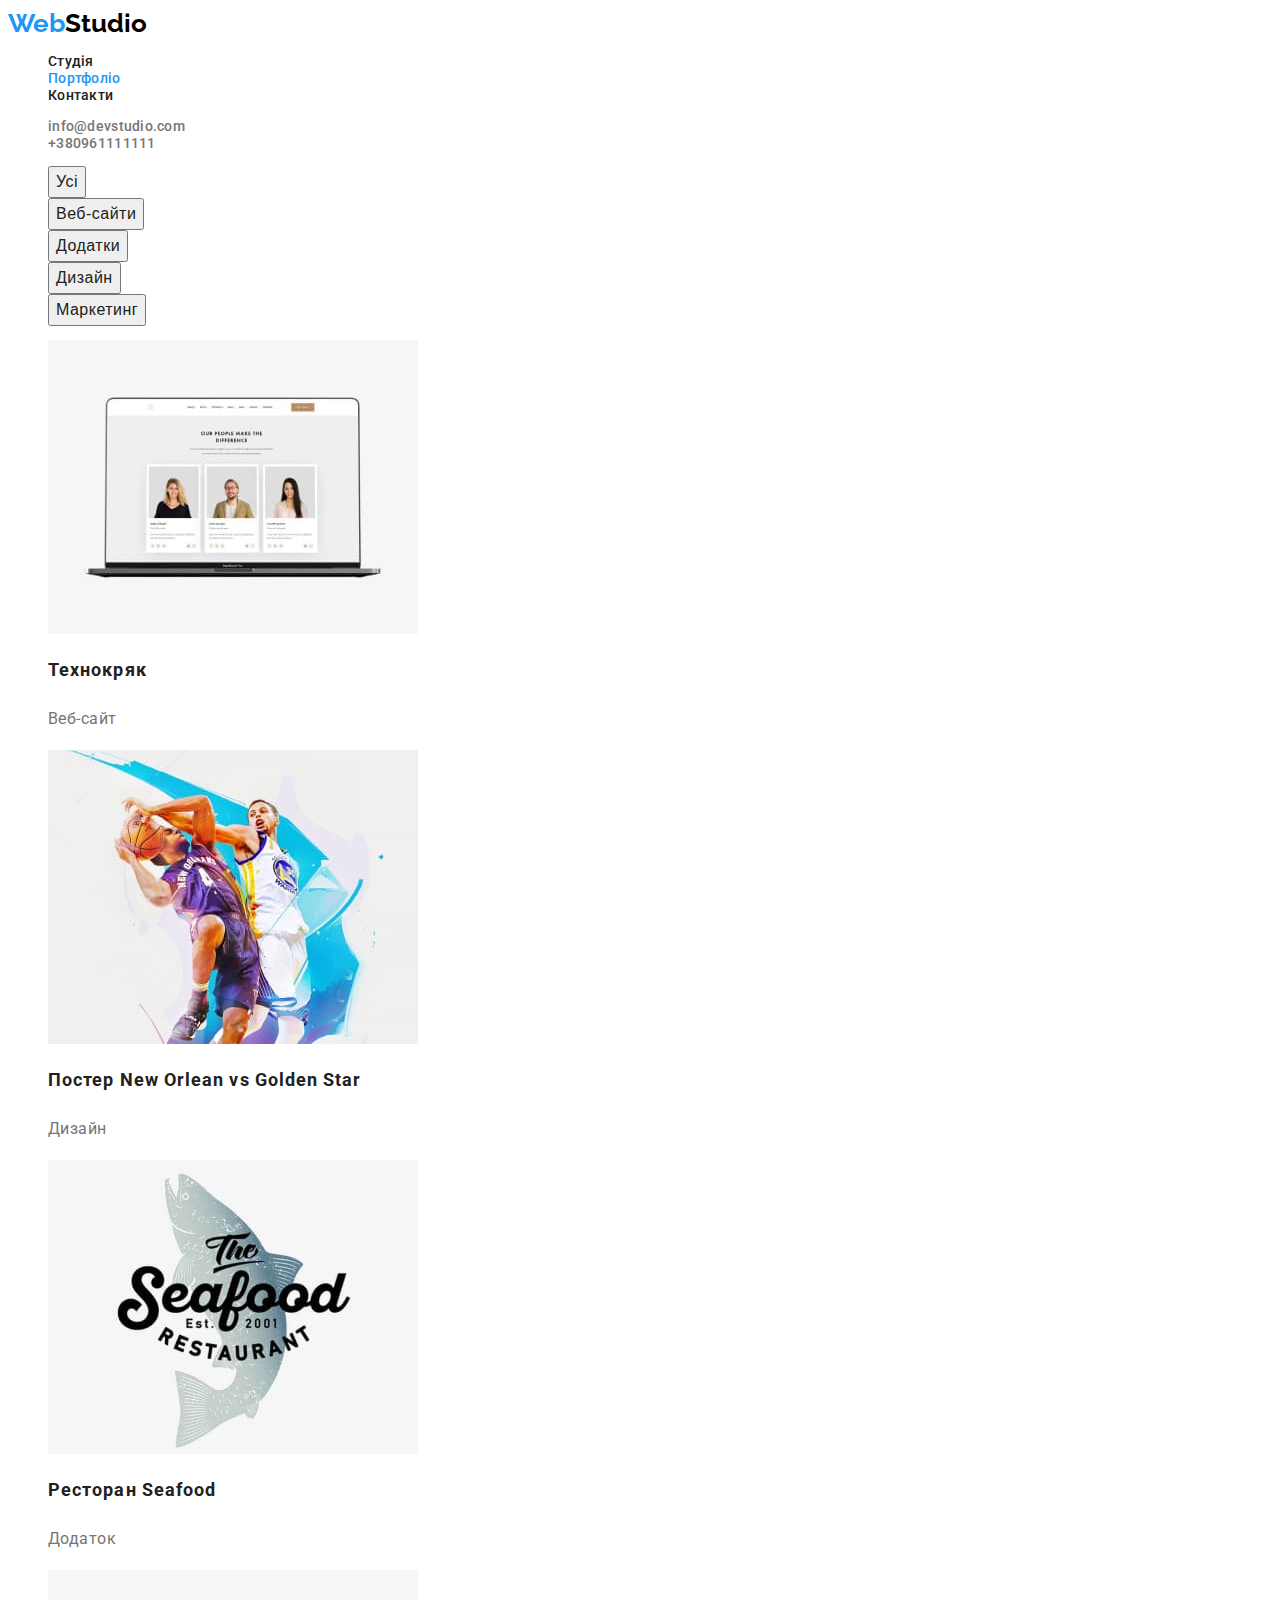
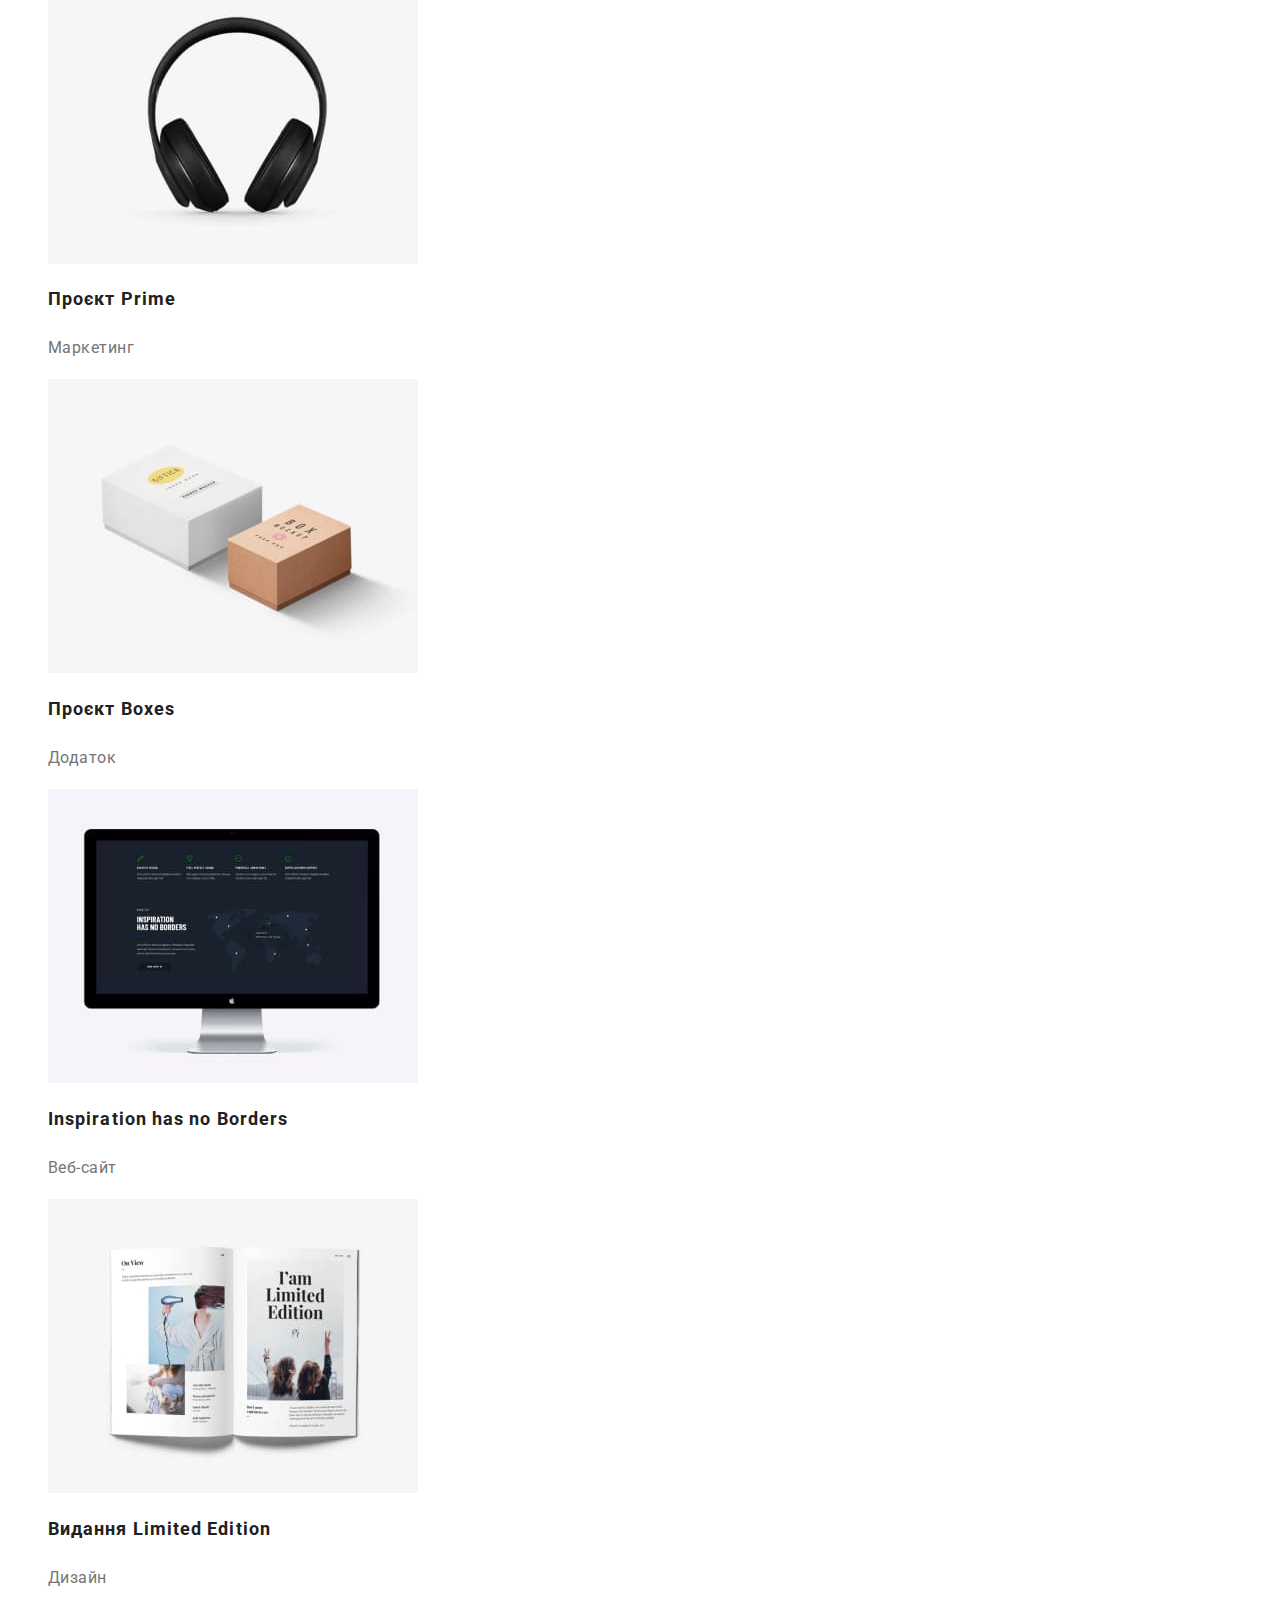
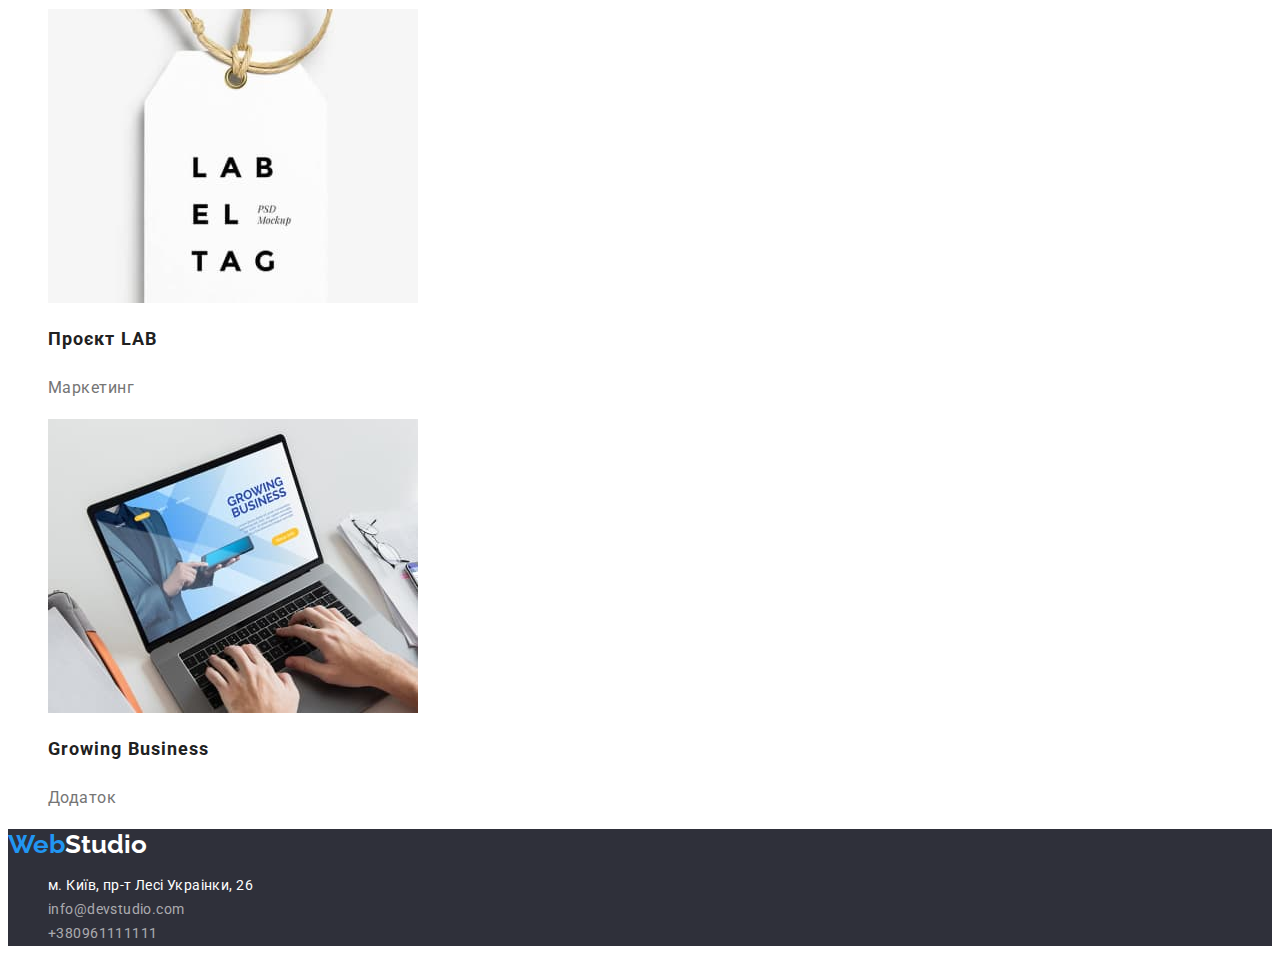
==== portfolio.html @ 674bccaa "Initial commit" ====
<!DOCTYPE html>
<html lang="uk">
  <head>
    <meta charset="UTF-8" />
    <meta http-equiv="X-UA-Compatible" content="IE=edge" />
    <meta name="viewport" content="width=device-width, initial-scale=1.0" />
    <link rel="preconnect" href="https://fonts.googleapis.com" />
    <link rel="preconnect" href="https://fonts.gstatic.com" crossorigin />
    <link
      href="https://fonts.googleapis.com/css2?family=Raleway:wght@700&family=Roboto:wght@400;500;700;900&display=swap"
      rel="stylesheet"
    />
    <link rel="stylesheet" href="./css/styles.css" />
    <title>Портфоліо</title>
  </head>
  <body>
    <!--Навігація-->
    <header class="page-header">
      <nav>
        <a href="/" class="logo"><span class="logo-first">Web</span>Studio</a>
        <ul class="list">
          <li><a href="./index.html" class="nav-link">Студія</a></li>
          <li><a href="./portfolio.html" class="nav-link current">Портфоліо</a></li>
          <li><a href="" class="nav-link">Контакти</a></li>
        </ul>
      </nav>
      <ul class="list">
        <li>
          <a href="mailto:info@devstudio.com" class="link">info@devstudio.com</a>
        </li>
        <li><a href="tel:+380961111111" class="link">+380961111111</a></li>
      </ul>
    </header>

    <main>
      <!--Портфоліо-->

      <section>
        <h1 class="visually-hidden">Портфоліо</h1>

        <ul class="list">
          <li><button type="button" class="filter-btn">Усі</button></li>
          <li><button type="button" class="filter-btn">Веб-сайти</button></li>
          <li><button type="button" class="filter-btn">Додатки</button></li>
          <li><button type="button" class="filter-btn">Дизайн</button></li>
          <li><button type="button" class="filter-btn">Маркетинг</button></li>
        </ul>

        <ul class="list">
          <li>
            <a href="" class="list"
              ><img src="./images/project1.jpg" width="370" alt="Проект1" />
              <h2 class="title">Технокряк</h2>
              <p class="comment">Веб-сайт</p>
            </a>
          </li>
          <li>
            <a href="" class="list"
              ><img src="./images/project2.jpg" width="370" alt="Проект2" />
              <h2 class="title">Постер New Orlean vs Golden Star</h2>
              <p class="comment">Дизайн</p>
            </a>
          </li>
          <li>
            <a href="" class="list"
              ><img src="./images/project3.jpg" width="370" alt="Проект3" />
              <h2 class="title">Ресторан Seafood</h2>
              <p class="comment">Додаток</p>
            </a>
          </li>
          <li>
            <a href="" class="list"
              ><img src="./images/project4.jpg" width="370" alt="Проект4" />
              <h2 class="title">Проєкт Prime</h2>
              <p class="comment">Маркетинг</p>
            </a>
          </li>
          <li>
            <a href="" class="list"
              ><img src="./images/project5.jpg" width="370" alt="Проект5" />
              <h2 class="title">Проєкт Boxes</h2>
              <p class="comment">Додаток</p>
            </a>
          </li>
          <li>
            <a href="" class="list"
              ><img src="./images/project6.jpg" width="370" alt="Проект6" />
              <h2 class="title">Inspiration has no Borders</h2>
              <p class="comment">Веб-сайт</p>
            </a>
          </li>
          <li>
            <a href="" class="list"
              ><img src="./images/project7.jpg" width="370" alt="Проект7" />
              <h2 class="title">Видання Limited Edition</h2>
              <p class="comment">Дизайн</p>
            </a>
          </li>
          <li>
            <a href="" class="list"
              ><img src="./images/project8.jpg" width="370" alt="Проект8" />
              <h2 class="title">Проєкт LAB</h2>
              <p class="comment">Маркетинг</p>
            </a>
          </li>
          <li>
            <a href="" class="list"
              ><img src="./images/project9.jpg" width="370" alt="Проект9" />
              <h2 class="title">Growing Business</h2>
              <p class="comment">Додаток</p>
            </a>
          </li>
        </ul>
      </section>
    </main>

    <!--Footer-->

    <footer class="page-footer">
      <a href="/" class="logo-footer"><span class="logo-first">Web</span>Studio</a>
      <address>
        <ul class="list">
          <li>
            <a
              href="https://goo.gl/maps/CPtrU1FHBa2aNyZL9"
              target="_blank"
              rel="noopener noreferrer nofollow"
              class="adress"
              >м. Київ, пр-т Лесі Украінки, 26
            </a>
          </li>
          <li><a href="mailto:info@devstudio.com" class="footer-contact">info@devstudio.com</a></li>
          <li><a href="tel:+380961111111" class="footer-contact">+380961111111</a></li>
        </ul>
      </address>
    </footer>
  </body>
</html>
---- css/styles.css ----
:root {
  --primary-accent-color: #2196f3;
  --primary-white-color: #ffffff;
  --primary-text-color: #212121;
  --secondary-text-color: #757575;

  --prymary-background-color: #2f303a;
  --logo-color: #000000;
  --btn-background-color: #188ce8;
  --team-background-color: #f5f4fa;
}

body {
  font-size: 14px;
  font-family: 'Roboto', sans-serif;
  color: var(--primary-text-color);
  background-color: var(--primary-white-color);
}

/*header*/

/*.page-header {
  
}*/
.list {
  list-style: none;
}
.logo {
  font-family: 'Raleway', sans-serif;
  font-weight: 700;
  font-size: 26px;
  line-height: 1.19;
  color: var(--logo-color);
  text-decoration: none;
}

.logo-first {
  font-family: 'Raleway', sans-serif;
  font-weight: 700;
  font-size: 26px;
  line-height: 1.19;
  color: var(--primary-accent-color);
}

.nav-link {
  font-weight: 500;
  line-height: 1.14;
  letter-spacing: 0.02em;
  text-align: left;
  color: var(--primary-text-color);
  text-decoration: none;
}

.nav-link {
  font-weight: 500;
  line-height: 1.14;
  letter-spacing: 0.02em;
  text-align: left;
  color: var(--primary-text-color);
  text-decoration: none;
}

.nav-link:hover,
.nav-link:focus {
  color: var(--primary-accent-color);
}

.nav-link.current {
  color: var(--primary-accent-color);
}

.link {
  font-weight: 500;
  line-height: 1.14;
  letter-spacing: 0.02em;
  text-align: left;
  color: var(--secondary-text-color);
  text-decoration: none;
}

.link:hover,
.link:focus {
  color: var(--primary-accent-color);
}

/*section main*/

.main {
  background-color: var(--prymary-background-color);
}

.main-header {
  font-weight: 900;
  font-size: 44px;
  line-height: 1.3;
  text-transform: uppercase;
  color: var(--primary-white-color);
}

.btn {
  cursor: pointer;
  font-size: 16px;
  font-weight: 700;
  line-height: 1.875;
  letter-spacing: 0.06em;
  text-align: center;
  color: var(--primary-white-color);
  background: var(--primary-accent-color);
  box-shadow: 0px 4px 4px rgba(0, 0, 0, 0.15);
  border-radius: 4px;
}

.btn:hover,
.btn:focus {
  background: var(--btn-background-color);
}

/*section features*/

.list-features {
  font-weight: 700;

  line-height: 1.14;
  letter-spacing: 0.03em;
  text-transform: uppercase;
  color: var(--primary-text-color);
}

.text-features {
  line-height: 1.71;
  letter-spacing: 0.03em;
  color: var(--secondary-text-color);
}

/*section work*/

.work-header {
  font-weight: 700;
  font-size: 36px;
  line-height: 1.17;
  text-align: center;
  letter-spacing: 0.03em;
  color: var(--primary-text-color);
}

/*section team*/

.team-member {
  font-weight: 500;
  font-size: 16px;
  line-height: 1.19;
  text-align: center;
  letter-spacing: 0.03em;
  color: var(--primary-text-color);
}

.member-prof {
  font-size: 16px;
  line-height: 1.19;
  text-align: center;
  letter-spacing: 0.03em;
  color: var(--secondary-text-color);
}
.member-block {
  background-color: var(--primary-white-color);
}

.team {
  background-color: var(--team-background-color);
}

/*портфолио*/

.filter-btn {
  cursor: pointer;
  font-weight: 500;
  font-size: 16px;
  line-height: 1.625;
  text-align: center;
  letter-spacing: 0.03em;
  color: var(--primary-text-color);
}

.filter-btn:hover,
.filter-btn:focus {
  color: var(--primary-white-color);
  background-color: var(--primary-accent-color);
}

.list {
  text-decoration: none;
}

.title {
  font-weight: 700;
  font-size: 18px;
  line-height: 2;
  letter-spacing: 0.06em;
  color: var(--primary-text-color);
}

.comment {
  font-size: 16px;
  line-height: 1.875;
  letter-spacing: 0.03em;
  color: var(--secondary-text-color);
}

.visually-hidden {
  position: absolute;
  white-space: nowrap;
  width: 1px;
  height: 1;
  overflow: hidden;
  border: 0;
  padding: 0;
  clip: rect(0 0 0 0);
  clip-path: inset(50%);
  margin: -1px;
}

/*footer*/

.logo-footer {
  font-family: 'Raleway', sans-serif;
  font-weight: 700;
  font-size: 26px;
  line-height: 1.19;
  color: var(--primary-white-color);
  text-decoration: none;
}

.page-footer {
  background: var(--prymary-background-color);
}

.adress {
  font-style: normal;

  line-height: 1.71;
  letter-spacing: 0.03em;
  color: var(--primary-white-color);
  text-decoration: none;
}

.footer-contact {
  font-style: normal;

  line-height: 1.71;
  letter-spacing: 0.03em;
  color: rgba(255, 255, 255, 0.6);
  text-decoration: none;
}

.footer-contact:hover,
.footer-contact:focus {
  color: var(--primary-accent-color);
}
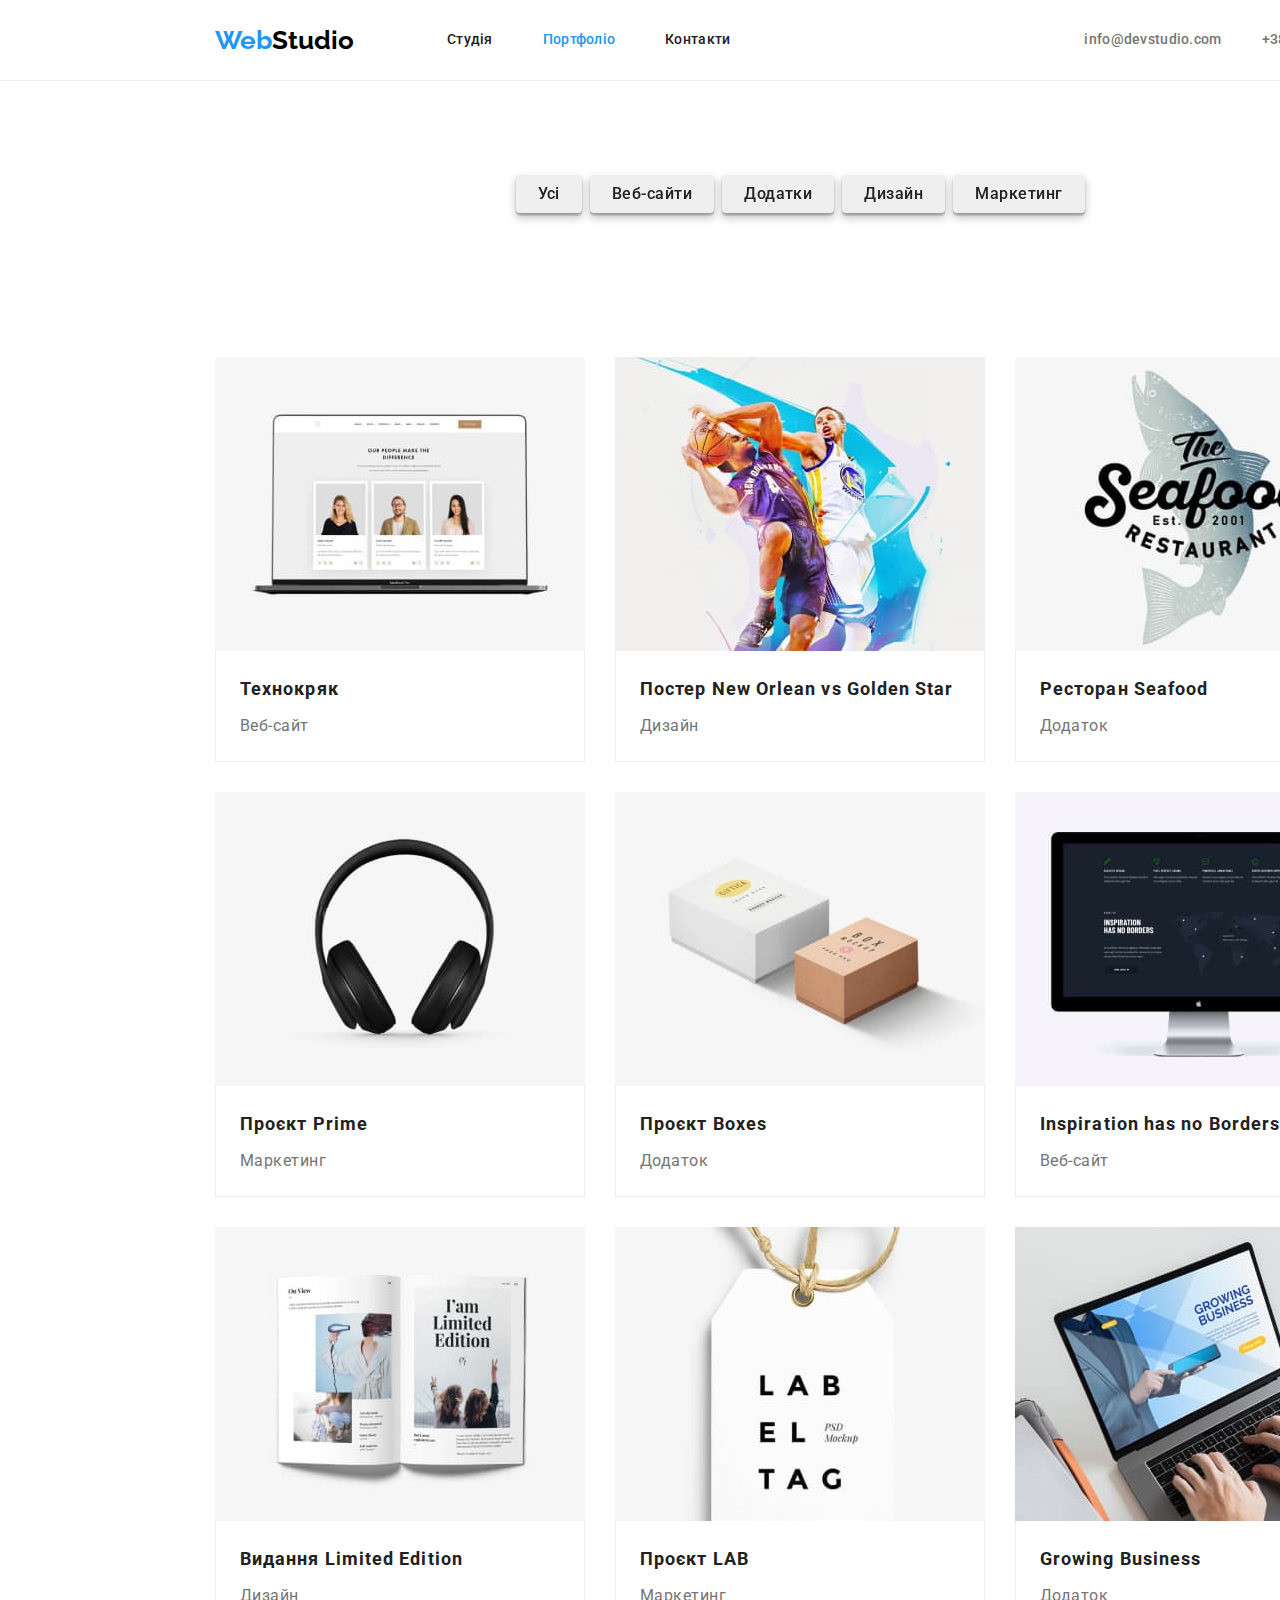
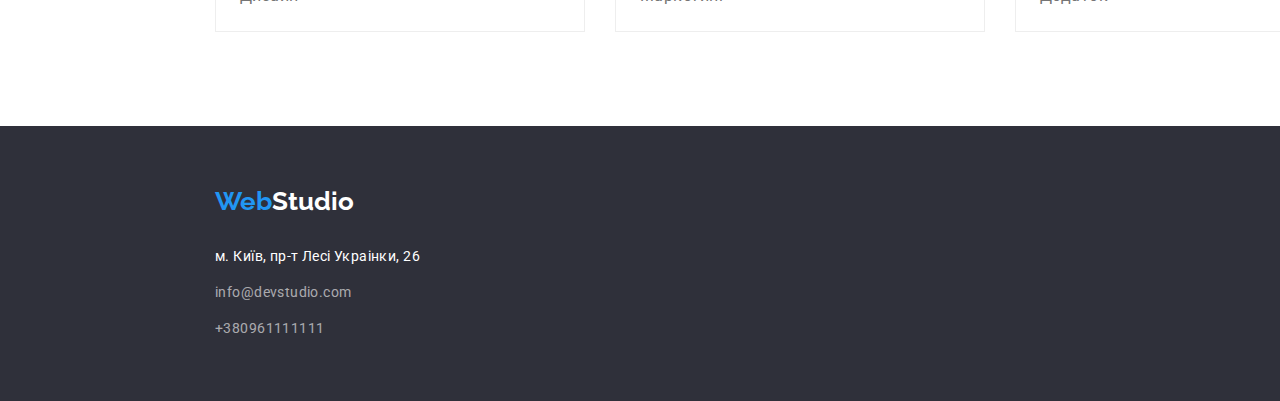
==== commit 14456dab: "Додає ДЗ_3" ====
--- a/portfolio.html
+++ b/portfolio.html
@@ -10,35 +10,43 @@
       href="https://fonts.googleapis.com/css2?family=Raleway:wght@700&family=Roboto:wght@400;500;700;900&display=swap"
       rel="stylesheet"
     />
+    <link
+      rel="stylesheet"
+      href="https://cdnjs.cloudflare.com/ajax/libs/modern-normalize/1.1.0/modern-normalize.min.css"
+    />
     <link rel="stylesheet" href="./css/styles.css" />
     <title>Портфоліо</title>
   </head>
   <body>
+    
     <!--Навігація-->
-    <header class="page-header">
-      <nav>
-        <a href="/" class="logo"><span class="logo-first">Web</span>Studio</a>
-        <ul class="list">
-          <li><a href="./index.html" class="nav-link">Студія</a></li>
-          <li><a href="./portfolio.html" class="nav-link current">Портфоліо</a></li>
-          <li><a href="" class="nav-link">Контакти</a></li>
+    <header class="page-header all">
+      <div class="container-nav">
+        <nav class="main-nav">
+          <a href="/" class="logo"><span class="logo-first">Web</span>Studio</a>
+          <ul class="main-nav-list">
+            <li class="list-item"><a href="./index.html" class="nav-link">Студія</a></li>
+            <li class="list-item">
+              <a href="./portfolio.html" class="nav-link current">Портфоліо</a>
+            </li>
+            <li class="list-item"><a href="" class="nav-link">Контакти</a></li>
+          </ul>
+        </nav>
+        <ul class="link-list">
+          <li class="link-item">
+            <a href="mailto:info@devstudio.com" class="link">info@devstudio.com</a>
+          </li>
+          <li class="link-item"><a href="tel:+380961111111" class="link">+380961111111</a></li>
         </ul>
-      </nav>
-      <ul class="list">
-        <li>
-          <a href="mailto:info@devstudio.com" class="link">info@devstudio.com</a>
-        </li>
-        <li><a href="tel:+380961111111" class="link">+380961111111</a></li>
-      </ul>
+      </div>
     </header>
 
-    <main>
+    <main class="poltfolio-all">
       <!--Портфоліо-->
 
-      <section>
+      <section class="section-portfolio">
         <h1 class="visually-hidden">Портфоліо</h1>
-
-        <ul class="list">
+        <ul class="filter-list">
           <li><button type="button" class="filter-btn">Усі</button></li>
           <li><button type="button" class="filter-btn">Веб-сайти</button></li>
           <li><button type="button" class="filter-btn">Додатки</button></li>
@@ -46,68 +54,104 @@
           <li><button type="button" class="filter-btn">Маркетинг</button></li>
         </ul>
 
-        <ul class="list">
-          <li>
-            <a href="" class="list"
-              ><img src="./images/project1.jpg" width="370" alt="Проект1" />
-              <h2 class="title">Технокряк</h2>
-              <p class="comment">Веб-сайт</p>
+        <ul class="portfolio-list">
+          <li class="item">
+            <a href="" class="list">
+              <div class="portfolio-item">
+                <img src="./images/project1.jpg" width="370" alt="Проект1" />
+                <div class="portfolio-text">
+                  <h2 class="title">Технокряк</h2>
+                  <p class="comment">Веб-сайт</p>
+                </div>
+              </div>
             </a>
           </li>
-          <li>
-            <a href="" class="list"
-              ><img src="./images/project2.jpg" width="370" alt="Проект2" />
-              <h2 class="title">Постер New Orlean vs Golden Star</h2>
-              <p class="comment">Дизайн</p>
+          <li class="item">
+            <a href="" class="list">
+              <div class="portfolio-item">
+                <img src="./images/project2.jpg" width="370" alt="Проект2" />
+                <div class="portfolio-text">
+                  <h2 class="title">Постер New Orlean vs Golden Star</h2>
+                  <p class="comment">Дизайн</p>
+                </div>
+              </div>
             </a>
           </li>
-          <li>
-            <a href="" class="list"
-              ><img src="./images/project3.jpg" width="370" alt="Проект3" />
-              <h2 class="title">Ресторан Seafood</h2>
-              <p class="comment">Додаток</p>
+          <li class="item">
+            <a href="" class="list">
+              <div class="portfolio-item">
+                <img src="./images/project3.jpg" width="370" alt="Проект3" />
+                <div class="portfolio-text">
+                  <h2 class="title">Ресторан Seafood</h2>
+                  <p class="comment">Додаток</p>
+                </div>
+              </div>
             </a>
           </li>
-          <li>
-            <a href="" class="list"
-              ><img src="./images/project4.jpg" width="370" alt="Проект4" />
-              <h2 class="title">Проєкт Prime</h2>
-              <p class="comment">Маркетинг</p>
+          <li class="item">
+            <a href="" class="list">
+              <div class="portfolio-item">
+                <img src="./images/project4.jpg" width="370" alt="Проект4" />
+                <div class="portfolio-text">
+                  <h2 class="title">Проєкт Prime</h2>
+                  <p class="comment">Маркетинг</p>
+                </div>
+              </div>
             </a>
           </li>
-          <li>
-            <a href="" class="list"
-              ><img src="./images/project5.jpg" width="370" alt="Проект5" />
-              <h2 class="title">Проєкт Boxes</h2>
-              <p class="comment">Додаток</p>
+          <li class="item">
+            <a href="" class="list">
+              <div class="portfolio-item">
+                <img src="./images/project5.jpg" width="370" alt="Проект5" />
+                <div class="portfolio-text">
+                  <h2 class="title">Проєкт Boxes</h2>
+                  <p class="comment">Додаток</p>
+                </div>
+              </div>
             </a>
           </li>
-          <li>
-            <a href="" class="list"
-              ><img src="./images/project6.jpg" width="370" alt="Проект6" />
-              <h2 class="title">Inspiration has no Borders</h2>
-              <p class="comment">Веб-сайт</p>
+          <li class="item">
+            <a href="" class="list">
+              <div class="portfolio-item">
+                <img src="./images/project6.jpg" width="370" alt="Проект6" />
+                <div class="portfolio-text">
+                  <h2 class="title">Inspiration has no Borders</h2>
+                  <p class="comment">Веб-сайт</p>
+                </div>
+              </div>
             </a>
           </li>
-          <li>
-            <a href="" class="list"
-              ><img src="./images/project7.jpg" width="370" alt="Проект7" />
-              <h2 class="title">Видання Limited Edition</h2>
-              <p class="comment">Дизайн</p>
+          <li class="item">
+            <a href="" class="list">
+              <div class="portfolio-item">
+                <img src="./images/project7.jpg" width="370" alt="Проект7" />
+                <div class="portfolio-text">
+                  <h2 class="title">Видання Limited Edition</h2>
+                  <p class="comment">Дизайн</p>
+                </div>
+              </div>
             </a>
           </li>
-          <li>
-            <a href="" class="list"
-              ><img src="./images/project8.jpg" width="370" alt="Проект8" />
-              <h2 class="title">Проєкт LAB</h2>
-              <p class="comment">Маркетинг</p>
+          <li class="item">
+            <a href="" class="list">
+              <div class="portfolio-item">
+                <img src="./images/project8.jpg" width="370" alt="Проект8" />
+                <div class="portfolio-text">
+                  <h2 class="title">Проєкт LAB</h2>
+                  <p class="comment">Маркетинг</p>
+                </div>
+              </div>
             </a>
           </li>
-          <li>
-            <a href="" class="list"
-              ><img src="./images/project9.jpg" width="370" alt="Проект9" />
-              <h2 class="title">Growing Business</h2>
-              <p class="comment">Додаток</p>
+          <li class="item">
+            <a href="" class="list">
+              <div class="portfolio-item">
+                <img src="./images/project9.jpg" width="370" alt="Проект9" />
+                <div class="portfolio-text">
+                  <h2 class="title">Growing Business</h2>
+                  <p class="comment">Додаток</p>
+                </div>
+              </div>
             </a>
           </li>
         </ul>
@@ -116,23 +160,31 @@
 
     <!--Footer-->
 
-    <footer class="page-footer">
-      <a href="/" class="logo-footer"><span class="logo-first">Web</span>Studio</a>
-      <address>
-        <ul class="list">
-          <li>
-            <a
-              href="https://goo.gl/maps/CPtrU1FHBa2aNyZL9"
-              target="_blank"
-              rel="noopener noreferrer nofollow"
-              class="adress"
-              >м. Київ, пр-т Лесі Украінки, 26
-            </a>
-          </li>
-          <li><a href="mailto:info@devstudio.com" class="footer-contact">info@devstudio.com</a></li>
-          <li><a href="tel:+380961111111" class="footer-contact">+380961111111</a></li>
-        </ul>
-      </address>
+    <footer class="page-footer all">
+      <div class="container">
+        <div class="footer-item">
+          <a href="/" class="logo-footer"><span class="logo-first">Web</span>Studio</a>
+          <address>
+            <ul class="footer-list">
+              <li>
+                <a
+                  class="adress"
+                  href="https://goo.gl/maps/CPtrU1FHBa2aNyZL9"
+                  target="_blank"
+                  rel="noopener noreferrer nofollow"
+                  >м. Київ, пр-т Лесі Украінки, 26
+                </a>
+              </li>
+              <li class="footer-item-one">
+                <a href="mailto:info@devstudio.com" class="footer-contact">info@devstudio.com</a>
+              </li>
+              <li class="footer-item-two">
+                <a href="tel:+380961111111" class="footer-contact">+380961111111</a>
+              </li>
+            </ul>
+          </address>
+        </div>
+      </div>
     </footer>
   </body>
 </html>
--- a/css/styles.css
+++ b/css/styles.css
@@ -3,29 +3,113 @@
   --primary-white-color: #ffffff;
   --primary-text-color: #212121;
   --secondary-text-color: #757575;
-
   --prymary-background-color: #2f303a;
   --logo-color: #000000;
   --btn-background-color: #188ce8;
-  --team-background-color: #f5f4fa;
-}
+  --body-background-color: #f5f4fa;
+  --portfolio-border-color: #eeeeee;
+  /* --primary-border-color: transparent; */
+}
+/* html {
+  box-sizing: border-box;
+} */
+
+/* *,
+::after,
+::before {
+  box-sizing: border-box;
+  }
+ */
 
 body {
   font-size: 14px;
   font-family: 'Roboto', sans-serif;
   color: var(--primary-text-color);
+  background-color: var(--body-background-color);
+}
+
+.all {
+  width: 1600px;
+  margin: 0 auto;
+}
+
+.container {
+  width: 1200px;
+  margin: 0 auto;
+  padding-left: 15px;
+  padding-right: 15px;
+  align-items: center;
+  /* outline: 3px solid #29e818; */
+}
+
+/* .container-features {
+  width: 1200px;
+  margin: 0 auto;
+
+  align-items: center;
+  outline: 3px solid #29e818;
+} */
+
+h1,
+h2,
+h3,
+p,
+ul {
+  margin: 0;
+  padding: 0;
+}
+.img {
+  padding: 0;
+  display: block;
+}
+
+.list {
+  display: flex;
+  list-style: none;
+  text-decoration: none;
+}
+
+/*header*/
+
+.page-header {
   background-color: var(--primary-white-color);
 }
-
-/*header*/
-
-/*.page-header {
-  
-}*/
-.list {
+.container-nav {
+  display: flex;
+  align-items: center;
+  border-bottom-width: 1px;
+  border-bottom-style: solid;
+  border-bottom-color: var(--portfolio-border-color);
+}
+
+.main-nav {
+  display: flex;
+  align-items: center;
+}
+
+.main-nav-list {
+  display: flex;
   list-style: none;
-}
+  margin-left: 93px;
+}
+
+.list-item + .list-item {
+  margin-left: 50px;
+}
+.link-item + .link-item {
+  margin-left: 40px;
+}
+.link-list {
+  display: flex;
+  list-style: none;
+  margin-left: 354px;
+}
+.link-list + .link-list {
+  margin-left: 40px;
+}
+
 .logo {
+  margin-left: 215px;
   font-family: 'Raleway', sans-serif;
   font-weight: 700;
   font-size: 26px;
@@ -43,21 +127,15 @@
 }
 
 .nav-link {
+  display: block;
   font-weight: 500;
   line-height: 1.14;
   letter-spacing: 0.02em;
-  text-align: left;
-  color: var(--primary-text-color);
-  text-decoration: none;
-}
-
-.nav-link {
-  font-weight: 500;
-  line-height: 1.14;
-  letter-spacing: 0.02em;
-  text-align: left;
-  color: var(--primary-text-color);
-  text-decoration: none;
+  color: var(--primary-text-color);
+  text-decoration: none;
+  padding-top: 32px;
+  padding-bottom: 32px;
+  /* outline: 3px solid #e81856; */
 }
 
 .nav-link:hover,
@@ -70,12 +148,14 @@
 }
 
 .link {
+  display: flex;
   font-weight: 500;
   line-height: 1.14;
   letter-spacing: 0.02em;
   text-align: left;
   color: var(--secondary-text-color);
   text-decoration: none;
+  margin-left: auto;
 }
 
 .link:hover,
@@ -85,7 +165,17 @@
 
 /*section main*/
 
-.main {
+
+
+.section {
+  padding-top: 94px;
+  padding-bottom: 94px;
+}
+
+
+.section-main {
+  padding: 200px;
+  text-align: center;
   background-color: var(--prymary-background-color);
 }
 
@@ -94,20 +184,26 @@
   font-size: 44px;
   line-height: 1.3;
   text-transform: uppercase;
+  max-width: 696px;
+  margin: auto;
   color: var(--primary-white-color);
 }
 
 .btn {
+  display: inline-block;
+  margin-top: 30px;
+  padding: 10px 24px;
   cursor: pointer;
   font-size: 16px;
   font-weight: 700;
   line-height: 1.875;
   letter-spacing: 0.06em;
-  text-align: center;
   color: var(--primary-white-color);
   background: var(--primary-accent-color);
-  box-shadow: 0px 4px 4px rgba(0, 0, 0, 0.15);
+  /* filter: drop-shadow (0px 4px 4px rgba(0, 0, 0, 0.25)); */
   border-radius: 4px;
+  border: transparent;
+  box-shadow: 0px 4px 4px rgba(0, 0, 0, 0.25);
 }
 
 .btn:hover,
@@ -117,13 +213,21 @@
 
 /*section features*/
 
+/*FONT-SIZE*/
+.features {
+  background-color: var(--primary-white-color);
+}
+
 .list-features {
   font-weight: 700;
-
+  font-size: 14px;
   line-height: 1.14;
   letter-spacing: 0.03em;
   text-transform: uppercase;
   color: var(--primary-text-color);
+}
+.list.features {
+  justify-content: space-between;
 }
 
 .text-features {
@@ -132,7 +236,16 @@
   color: var(--secondary-text-color);
 }
 
+.two {
+  width: 270px;
+}
+
+
 /*section work*/
+
+.work {
+  background-color: var(--primary-white-color);
+}
 
 .work-header {
   font-weight: 700;
@@ -140,10 +253,32 @@
   line-height: 1.17;
   text-align: center;
   letter-spacing: 0.03em;
-  color: var(--primary-text-color);
-}
+  margin-bottom: 50px;
+  color: var(--primary-text-color);
+}
+.list.work {
+  justify-content: space-between;
+}
+/* .work-list+.work-list {
+  margin-left: 30px;
+} 
+ */
 
 /*section team*/
+
+.team-header {
+  font-weight: 700;
+  font-size: 36px;
+  line-height: 42px;
+  text-align: center;
+  letter-spacing: 0.03em;
+  margin-bottom: 50px;
+  color: var(--primary-text-color);
+}
+
+.list.team {
+  justify-content: space-between;
+}
 
 .team-member {
   font-weight: 500;
@@ -151,6 +286,7 @@
   line-height: 1.19;
   text-align: center;
   letter-spacing: 0.03em;
+  margin-top: 30px;
   color: var(--primary-text-color);
 }
 
@@ -159,25 +295,55 @@
   line-height: 1.19;
   text-align: center;
   letter-spacing: 0.03em;
+  margin-top: 10px;
+  padding-bottom: 30px;
   color: var(--secondary-text-color);
 }
 .member-block {
   background-color: var(--primary-white-color);
+  filter: drop-shadow(0px 4px 4px rgba(0, 0, 0, 0.25));
 }
 
 .team {
-  background-color: var(--team-background-color);
-}
+  background-color: var(--body-background-color);
+}
+/* .team-list+.team-list {
+  margin-left: 30px;
+} */
 
 /*портфолио*/
-
+/*FONT FAMYLI???*/
+
+/* .section .portfolio */
+
+/* .section-portfolio {
+  padding-top: 94px;
+  padding-bottom: 94px;
+} */
+.poltfolio-all {
+  width: 1600px;
+  margin: 0 auto;
+  background-color: var(--primary-white-color);
+}
+.section-portfolio {
+  padding-top: 94px;
+  padding-bottom: 94px;
+} 
 .filter-btn {
+  display: inline-block;
+  padding: 6px 22px;
   cursor: pointer;
+  font-family: inherit;
   font-weight: 500;
   font-size: 16px;
   line-height: 1.625;
   text-align: center;
   letter-spacing: 0.03em;
+  filter: drop-shadow(0px 4px 4px rgba(0, 0, 0, 0.25));
+  border: transparent;
+  box-shadow: 0px 3px 1px rgba(0, 0, 0, 0.1), 0px 1px 2px rgba(0, 0, 0, 0.08),
+    0px 2px 2px rgba(0, 0, 0, 0.12);
+  border-radius: 4px;
   color: var(--primary-text-color);
 }
 
@@ -185,15 +351,91 @@
 .filter-btn:focus {
   color: var(--primary-white-color);
   background-color: var(--primary-accent-color);
-}
-
-.list {
-  text-decoration: none;
-}
-
+  box-shadow: 0px 3px 1px rgba(0, 0, 0, 0.1), 0px 1px 2px rgba(0, 0, 0, 0.08),
+    0px 2px 2px rgba(0, 0, 0, 0.12);
+}
+.filter-list {
+  display: flex;
+  list-style: none;
+  margin-bottom: 50px;
+}
+.portfolio-container {
+  display: flex;
+  flex-wrap: wrap;
+  width: 1200px;
+  margin: 0 auto;
+  padding-left: 15px;
+  padding-right: 15px;
+
+  /*  outline: 3px solid #29e818; */
+}
+.filter-list {
+  display: flex;
+  width: 569px;
+  margin: 0 auto;
+  margin-bottom: 50px;
+  padding-bottom: 94px;
+  justify-content: space-between;
+  /* outline: 3px solid #29e818; */
+}
+
+.portfolio-list {
+  display: flex;
+  flex-wrap: wrap;
+  width: 1200px;
+  margin: 0 auto;
+  padding-left: 15px;
+  padding-right: 15px;
+
+  /* outline: 3px solid #29e818; */
+
+  list-style: none;
+}
+
+/* .portfolio-block */
+
+.item {
+  /* width:calc((100%-60px)/3); */
+  width: 370px;
+  margin-bottom: 30px;
+  margin-right: 30px;
+
+  /* outline: 2px salmon solid; */
+}
+
+.item:nth-last-child(-n + 3) {
+  margin-bottom: 0px;
+}
+
+.item:nth-child(3n) {
+  margin-right: 0px;
+}
 .title {
+  margin-right: 0;
+}
+.portfolio-text {
+  border-right-width: 1px;
+  border-right-style: solid;
+  border-right-color: var(--portfolio-border-color);
+
+  border-bottom-width: 1px;
+  border-bottom-style: solid;
+  border-bottom-color: var(--portfolio-border-color);
+
+  border-left-width: 1px;
+  border-left-style: solid;
+  border-left-color: var(--portfolio-border-color);
+}
+img {
+  display: inherit;
+}
+.title {
   font-weight: 700;
   font-size: 18px;
+  margin: 0;
+  padding-top: 20px;
+  margin-bottom: 4px;
+  padding-left: 24px;
   line-height: 2;
   letter-spacing: 0.06em;
   color: var(--primary-text-color);
@@ -203,6 +445,8 @@
   font-size: 16px;
   line-height: 1.875;
   letter-spacing: 0.03em;
+  padding-left: 24px;
+  padding-bottom: 20px;
   color: var(--secondary-text-color);
 }
 
@@ -221,7 +465,19 @@
 
 /*footer*/
 
+.footer-list {
+  margin-top: 28px;
+  margin-bottom: 60px;
+  list-style: none;
+  text-decoration: none;
+}
+.footer-item {
+  margin-right: auto;
+  margin-top: 60px;
+}
+
 .logo-footer {
+  padding-bottom: 28px;
   font-family: 'Raleway', sans-serif;
   font-weight: 700;
   font-size: 26px;
@@ -232,6 +488,7 @@
 
 .page-footer {
   background: var(--prymary-background-color);
+  display: flex;
 }
 
 .adress {
@@ -241,6 +498,12 @@
   letter-spacing: 0.03em;
   color: var(--primary-white-color);
   text-decoration: none;
+}
+.footer-item-one {
+  margin-top: 12px;
+}
+.footer-item-two {
+  margin-top: 12px;
 }
 
 .footer-contact {
